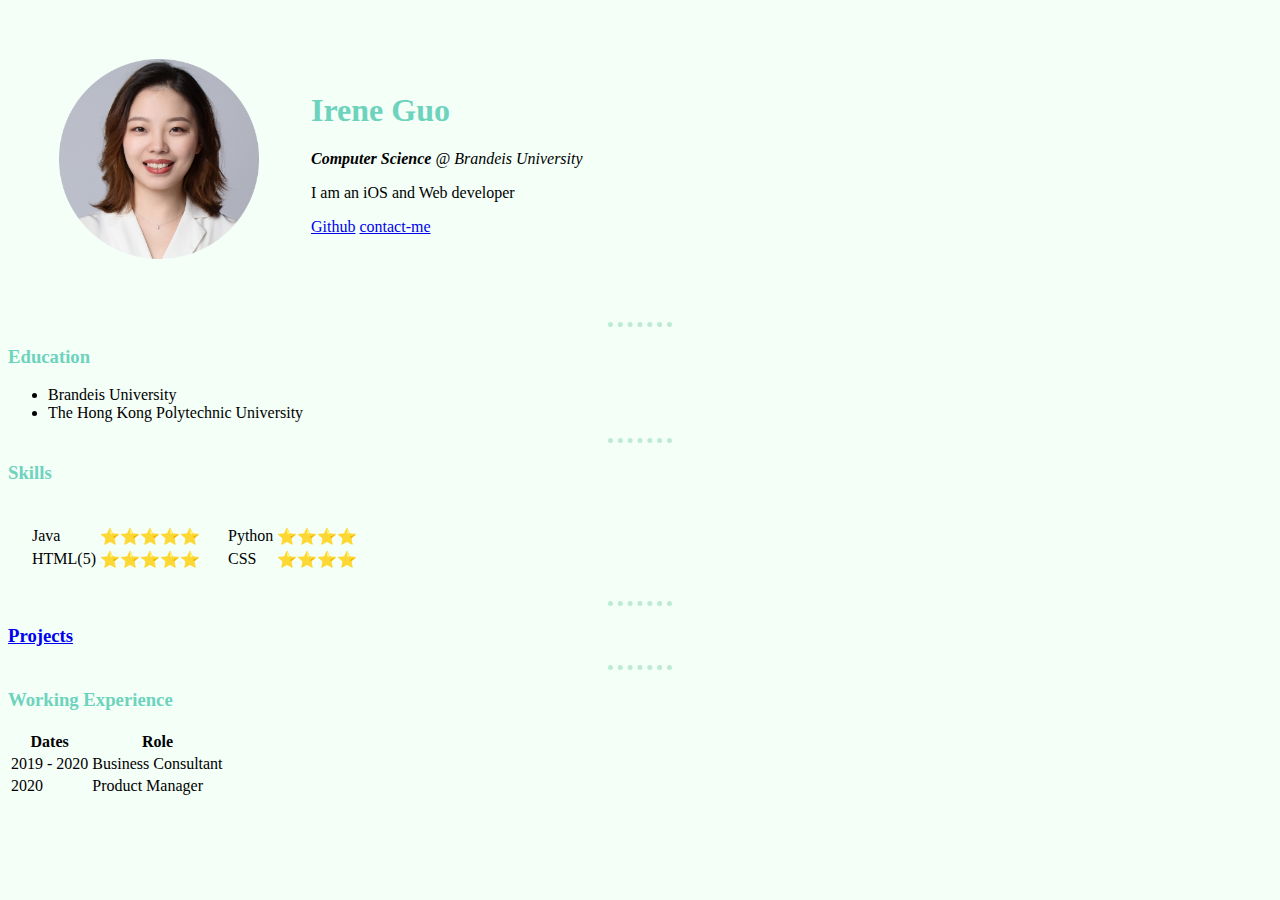
==== index.html @ 2d3699b1 "first commit" ====
<!DOCTYPE html>
<html lang="en">
<head>
    <meta charset="UTF-8">
    <link rel="stylesheet" href="css/styles.css">
    <title>🐣 Irene Guo</title>

</head>

<body>
    <table cellspacing="50">
        <tr>
            <td><img src="images/profile.png" alt="Irene Guo Profile" width="200" height="200"></td>
            <td>    
                <h1>Irene Guo</h1>
                <p><em><strong>Computer Science</strong> @ Brandeis University</em> </p>
                <P>I am an iOS and Web developer</P>
                <p><a href="https://github.com/GuoCong1881">Github</a>
                    <a href="contact-me.html">contact-me</a>
                </p>
            </td>
        </tr>
    </table>
    <hr>
    <h3>Education</h3>
    <ul>
        <li>Brandeis University</li>
        <li>The Hong Kong Polytechnic University
    </ul>
    <hr>
    <h3>Skills</h3>
    <table cellspacing="20">
        <tbody>
            <tr>
                <td>
                    <table>
                        <tr>
                            <td>Java</td>
                            <td>⭐⭐⭐⭐⭐</td>
                        </tr>
                        <tr>
                            <td>HTML(5)</td>
                            <td>⭐⭐⭐⭐⭐</td>
                        </tr>
                    </table>
                </td>
                <td>
                    <table>
                        <tr>
                            <td>Python</td>
                            <td>⭐⭐⭐⭐</td>
                        </tr>
                        <tr>
                            <td>CSS</td>
                            <td>⭐⭐⭐⭐</td>
                        </tr>
                    </table>
                </td>
            </tr>
        </tbody>
    </table>
    <hr>
    <h3><a href="project.html">Projects</a></h3>
    <hr>
    <h3>Working Experience</h3>
    <table>
        <thead>
            <tr>
                <th>Dates</th>
                <th>Role</th>
            </tr>
        </thead>
        <tbody>
            <tr>
                <td>2019 - 2020</td>
                <td>Business Consultant</td>
            </tr>
            <tr>
                <td>2020</td>
                <td>Product Manager</td>
            </tr>
        </tbody>
    </table>

</body>
</html>
---- css/styles.css ----
/****TAG SELECTOR****/
body {
    background-color: #f4fff8;
}
hr {
    background-color: #f4fff8;
    border-style:dotted none none;
    border-color: #BCEAD5;
    border-width: 5px;
    width:5%;
}
h1 {
    color: #6ed3bd
}
h3 {
    color: #6ed3bd
}
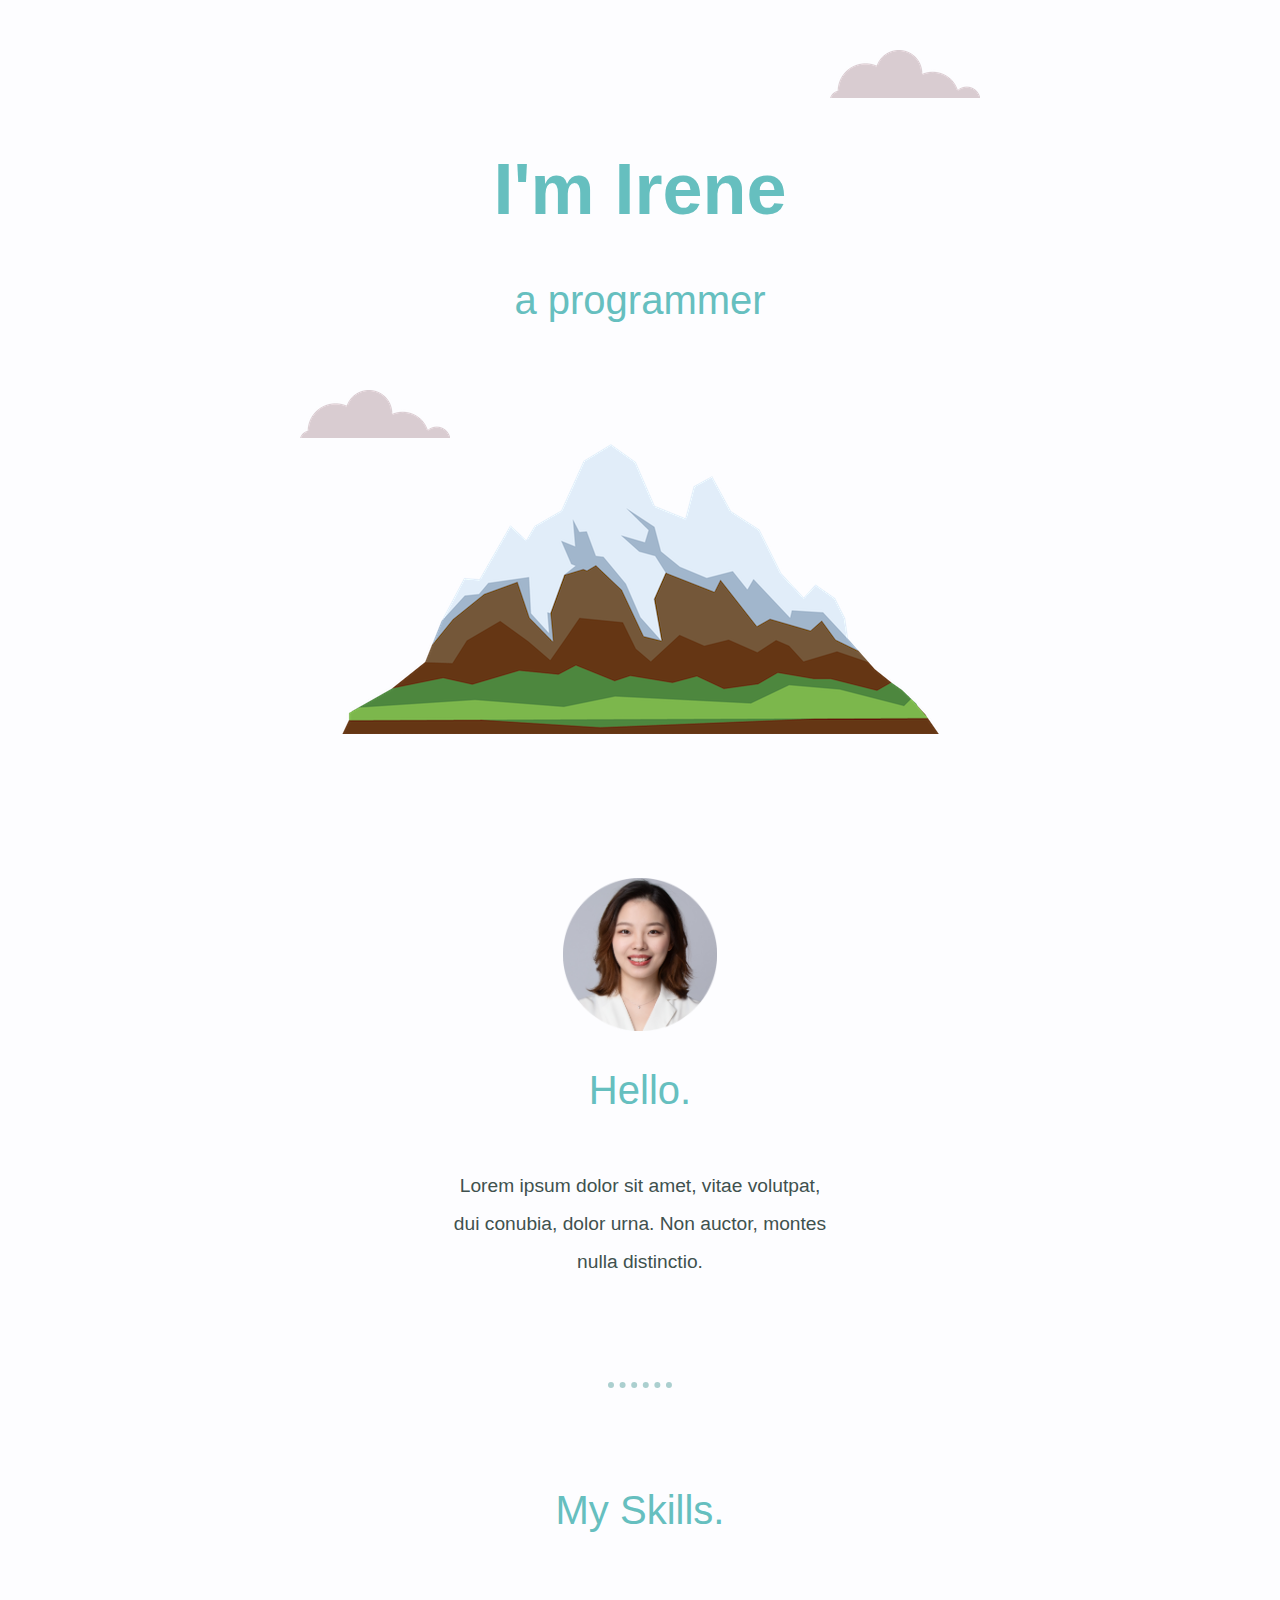
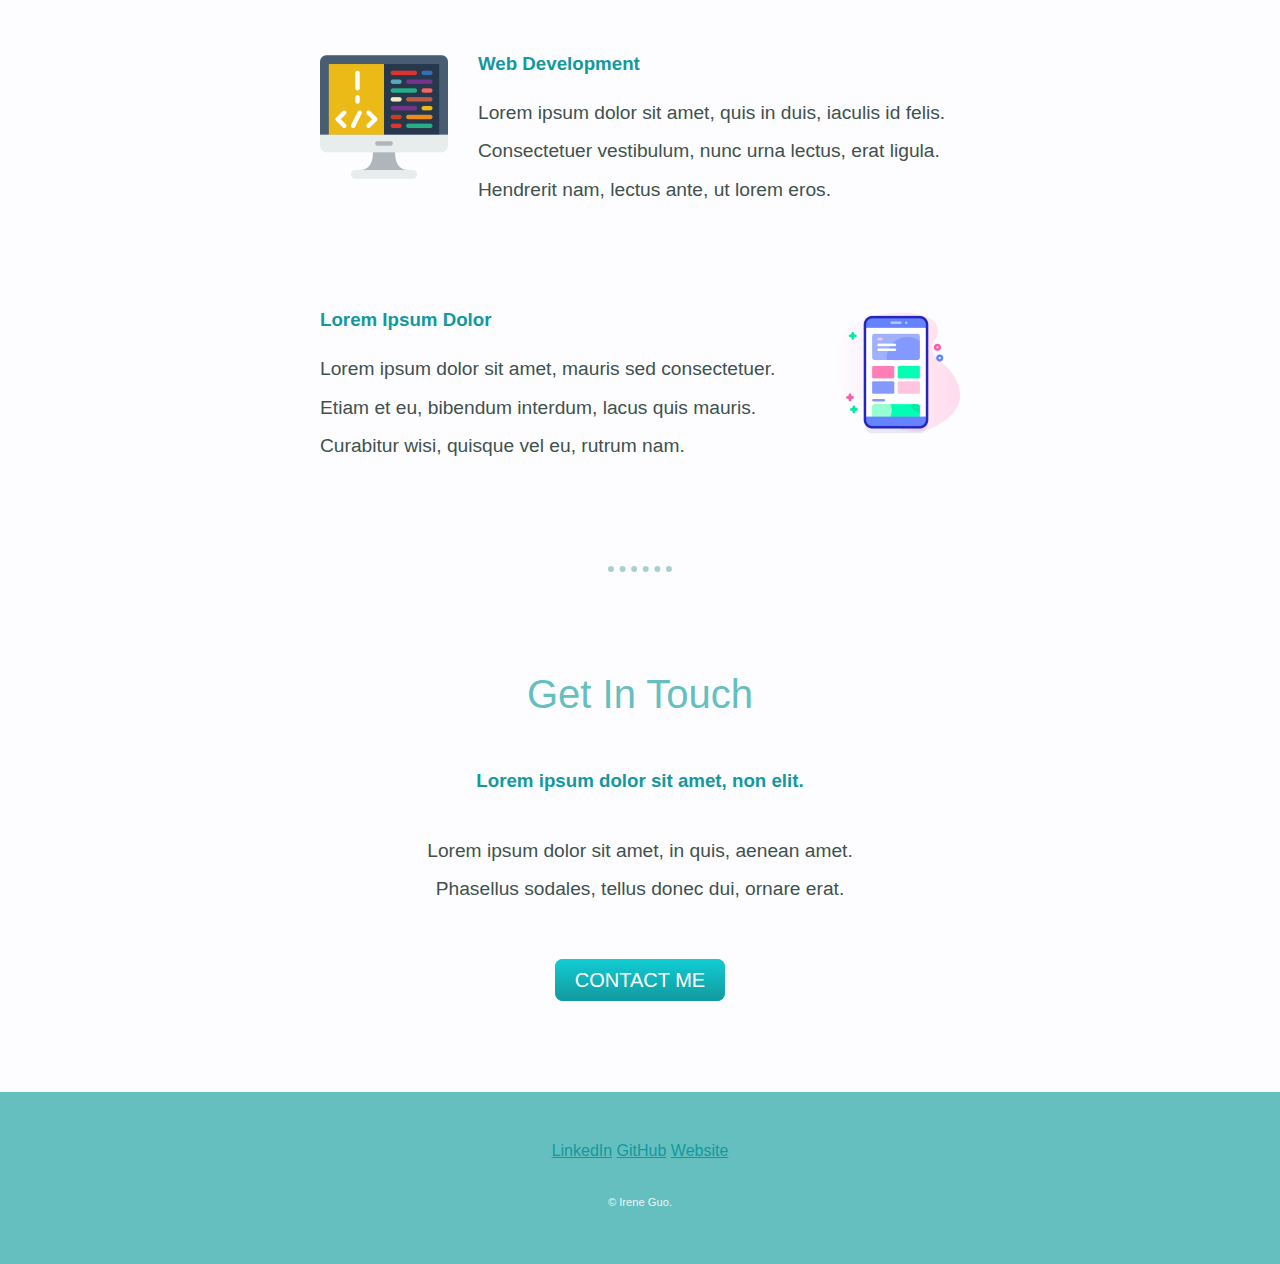
==== commit 9a3c5f34: "Draft" ====
--- a/index.html
+++ b/index.html
@@ -1,86 +1,58 @@
 <!DOCTYPE html>
 <html lang="en">
 <head>
-    <meta charset="UTF-8">
-    <link rel="stylesheet" href="css/styles.css">
-    <title>🐣 Irene Guo</title>
+  <meta charset="UTF-8">
+  <link rel="stylesheet" href="css/styles.css">
+  <link rel="icon" href="favicon.ico"> 
+  <title>Irene Guo</title>
+</head>
+<body>
+  <div class="top-container">
+    <img class="top-cloud" src="images/cloud.png" alt="cloud-img">
+    <h1>I'm Irene</h1>
+    <h2>a programmer</h2>
+    <img class="bottom-cloud" src="images/cloud.png" alt="cloud-img">
+    <img src="images/mountain.png" alt="mountain-img">
+  </div>
+  <div class="middle-container">
+    <div class="profile">
+      <img class="profile-img" src="images/profile.png" alt="" >
+      <h2>Hello.</h2>
+      <p class="intro">Lorem ipsum dolor sit amet, vitae volutpat, dui conubia, dolor urna. Non auctor, montes nulla distinctio.</p>
+    </div>
+    <hr>
+    <div class="skills">
+      <h2>My Skills.</h2>
+      <div class="skill-row">
+        <img class="coding-img" src="images/coding.png" alt="">
+        <h3>Web Development</h3>
+        <p>Lorem ipsum dolor sit amet, quis in duis, iaculis id felis. Consectetuer vestibulum, nunc urna lectus, erat ligula. Hendrerit nam, lectus ante, ut lorem eros.</p>
+      </div>
+      <div class="skill-row">
+        <img class="mobile-img" src="images/device.png" alt="">
+        <h3>Lorem Ipsum Dolor</h3>
+        <p>Lorem ipsum dolor sit amet, mauris sed consectetuer. Etiam et eu, bibendum interdum, lacus quis mauris. Curabitur wisi, quisque vel eu, rutrum nam.</p>
+      </div>
+    </div>
+    <hr>
+    <div class="contact-me">
+      <h2>Get In Touch</h2>
+      <h3>Lorem ipsum dolor sit amet, non elit.</h3>
+      <p class="contact-message">Lorem ipsum dolor sit amet, in quis, aenean amet. Phasellus sodales, tellus donec dui, ornare erat.</p>
+      <a class="btn" href="mailto:name@email.com">CONTACT ME</a>
+    </div>
+  </div>
+  
+<div class="bottom-container">
+  <a class="footer-link" href="https://www.linkedin.com/">LinkedIn</a>
+  <a class="footer-link" href="https://github.com/GuoCong1881">GitHub</a>
+  <a class="footer-link" href="https://www.appbrewery.co/">Website</a>
+  <p class="copyright">© Irene Guo. </p>
+</div>
 
-</head>
 
-<body>
-    <table cellspacing="50">
-        <tr>
-            <td><img src="images/profile.png" alt="Irene Guo Profile" width="200" height="200"></td>
-            <td>    
-                <h1>Irene Guo</h1>
-                <p><em><strong>Computer Science</strong> @ Brandeis University</em> </p>
-                <P>I am an iOS and Web developer</P>
-                <p><a href="https://github.com/GuoCong1881">Github</a>
-                    <a href="contact-me.html">contact-me</a>
-                </p>
-            </td>
-        </tr>
-    </table>
-    <hr>
-    <h3>Education</h3>
-    <ul>
-        <li>Brandeis University</li>
-        <li>The Hong Kong Polytechnic University
-    </ul>
-    <hr>
-    <h3>Skills</h3>
-    <table cellspacing="20">
-        <tbody>
-            <tr>
-                <td>
-                    <table>
-                        <tr>
-                            <td>Java</td>
-                            <td>⭐⭐⭐⭐⭐</td>
-                        </tr>
-                        <tr>
-                            <td>HTML(5)</td>
-                            <td>⭐⭐⭐⭐⭐</td>
-                        </tr>
-                    </table>
-                </td>
-                <td>
-                    <table>
-                        <tr>
-                            <td>Python</td>
-                            <td>⭐⭐⭐⭐</td>
-                        </tr>
-                        <tr>
-                            <td>CSS</td>
-                            <td>⭐⭐⭐⭐</td>
-                        </tr>
-                    </table>
-                </td>
-            </tr>
-        </tbody>
-    </table>
-    <hr>
-    <h3><a href="project.html">Projects</a></h3>
-    <hr>
-    <h3>Working Experience</h3>
-    <table>
-        <thead>
-            <tr>
-                <th>Dates</th>
-                <th>Role</th>
-            </tr>
-        </thead>
-        <tbody>
-            <tr>
-                <td>2019 - 2020</td>
-                <td>Business Consultant</td>
-            </tr>
-            <tr>
-                <td>2020</td>
-                <td>Product Manager</td>
-            </tr>
-        </tbody>
-    </table>
 
+  
+  
 </body>
 </html>--- a/css/styles.css
+++ b/css/styles.css
@@ -1,17 +1,135 @@
-/****TAG SELECTOR****/
-body {
-    background-color: #f4fff8;
+body{
+    color: #40514E;
+    margin: 0;
+    text-align: center;
+    background-color: #fdfdff;
+    font-family: "Comic Sans MS", cursive, sans-serif;
 }
+
+h1 {
+    font-size: 450%;
+    margin: 50px auto o auto;
+    color: #66BFBF;
+}
+
+h2 {
+    font-size: 2.5rem;
+    color: #66BFBF;
+    font-weight: normal;
+    padding-bottom: 20px;
+}
+
+h3 {
+    color: #11999E;
+}
+
+p {
+    font-size: 120%;
+    line-height: 2;
+}
+
 hr {
-    background-color: #f4fff8;
     border-style:dotted none none;
-    border-color: #BCEAD5;
-    border-width: 5px;
-    width:5%;
+    border-color: #abcfcf;
+    border-width: 6px;
+    width: 5%;
+    margin: 100px auto 100px auto;
 }
-h1 {
-    color: #6ed3bd
+
+.top-container{
+    position: relative;
+    
+    padding-top: 100px;
 }
-h3 {
-    color: #6ed3bd
+
+.middle-container {
+    position: relative;
+    margin: 100px auto;
 }
+
+.bottom-container {
+    padding-top: 50px;
+    padding-bottom: 20px;
+    background-color: #66BFBF;
+}
+
+.intro {
+    width: 30%;
+    margin: auto;
+}
+
+.contact-message {
+    width: 40%;
+    margin: 40px auto 60px auto;
+}
+
+.footer-link {
+    color: #11999E;
+}
+
+.copyright {
+    color: #EAF6F6;
+    font-size: 70%;
+    padding: 20px 0px;
+}
+
+.skill-row {
+    margin: 100px auto 100px auto;
+    width: 50%;
+    text-align: left;
+}
+
+.profile-img {
+    margin-top: 40px;
+    width: 12%;
+}
+
+.coding-img {
+    width: 20%;
+    float: left;
+    margin-right: 30px;
+}
+
+.mobile-img {
+    width: 20%;
+    float: right;
+    margin-left: 30px;
+}
+
+.bottom-cloud{
+    position:absolute;
+    left: 300px;
+    bottom: 300px;
+}
+
+.top-cloud{
+    position:absolute;
+    right: 300px;
+    top: 50px;
+}
+
+.btn {
+    background: #11cdd4;
+    background-image: -webkit-linear-gradient(top, #11cdd4, #11999e);
+    background-image: -moz-linear-gradient(top, #11cdd4, #11999e);
+    background-image: -ms-linear-gradient(top, #11cdd4, #11999e);
+    background-image: -o-linear-gradient(top, #11cdd4, #11999e);
+    background-image: linear-gradient(to bottom, #11cdd4, #11999e);
+    -webkit-border-radius: 8;
+    -moz-border-radius: 8;
+    border-radius: 8px;
+    color: #ffffff;
+    font-size: 20px;
+    padding: 10px 20px 10px 20px;
+    text-decoration: none;
+  }
+  
+  .btn:hover {
+    background: #3de3cb;
+    background-image: -webkit-linear-gradient(top, #3de3cb, #2bc4ad);
+    background-image: -moz-linear-gradient(top, #3de3cb, #2bc4ad);
+    background-image: -ms-linear-gradient(top, #3de3cb, #2bc4ad);
+    background-image: -o-linear-gradient(top, #3de3cb, #2bc4ad);
+    background-image: linear-gradient(to bottom, #3de3cb, #2bc4ad);
+    text-decoration: none;
+  }